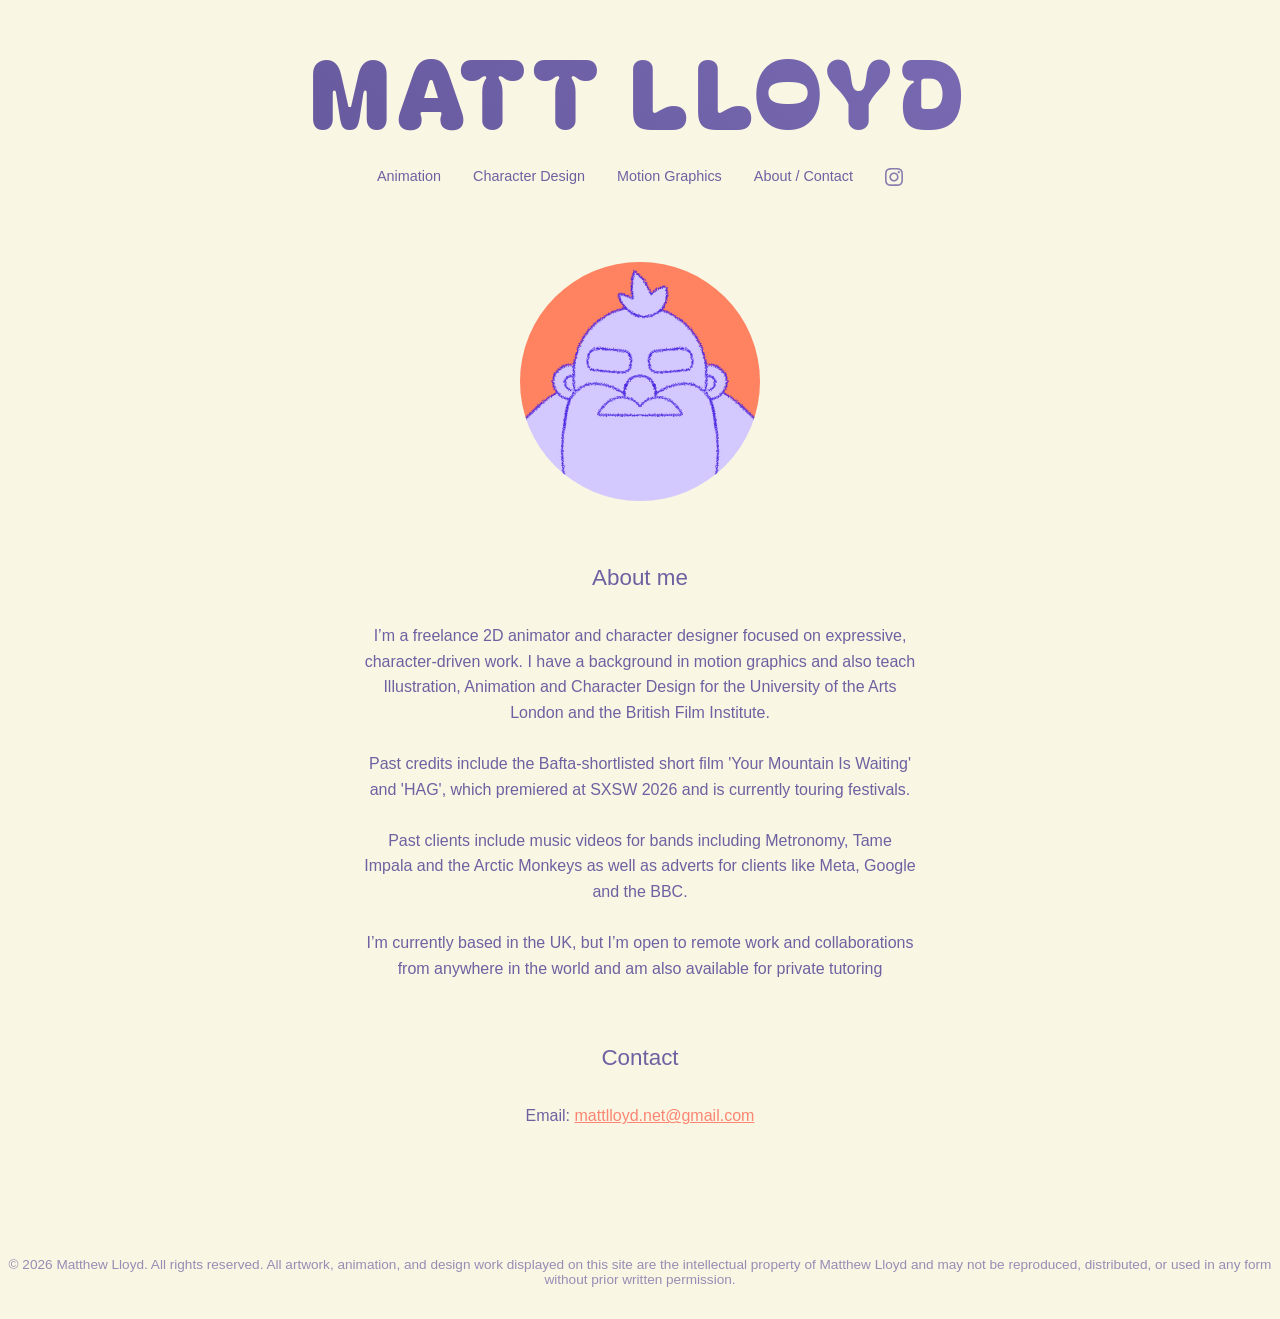
==== about.html @ 8fb4d8ad "Add files via upload" ====
<!DOCTYPE html>
<html lang="en">
<head>
  <meta charset="UTF-8" />
  <meta name="viewport" content="width=device-width, initial-scale=1.0" />
  <title>About Me – Matt Lloyd</title>
  <link rel="icon" type="image/png" href="images/icons/favicon.png">
  <link href="https://fonts.googleapis.com/css2?family=Bagel+Fat+One&family=Bakbak+One&family=Dongle&display=swap" rel="stylesheet">
  <link rel="stylesheet" href="css/style.css" />
</head>
<body>

<header class="top-bar">
  <h1><a href="index.html">MATT LLOYD</a></h1>

  <button class="menu-toggle" aria-label="Toggle Menu" aria-expanded="false">
  <span></span>
  <span></span>
  <span></span>
</button>

  <nav class="main-nav" aria-label="Main navigation">
    <a href="animation.html">Animation</a>
    <a href="character-design.html">Character Design</a>
    <a href="motion-graphics.html">Motion Graphics</a>
    <a href="about.html">About / Contact</a>
    <a href="https://instagram.com/boylloyd" target="_blank" rel="noopener noreferrer" class="nav-icon">
  <img src="images/icons/instagram.svg" alt="Visit my Instagram profile">
</a>
  </nav>
</header>

<main class="page-content">
   <img id='profilepic' src="images/profile-pic.jpg" alt="Matt Lloyd">
    <h2>About me</h2>
  <p>
    I’m a freelance 2D animator and character designer focused on expressive,
    character-driven work. I have a background in motion graphics and also teach Illustration, 
    Animation and Character Design for the University of the Arts London and the British Film Institute. 
    <br>
    <br>
    Past credits include the Bafta-shortlisted short film 'Your Mountain Is Waiting' and 'HAG', which premiered at SXSW 2026 and is currently touring festivals.
    <br>
    <br>
    Past clients include music videos for bands including Metronomy, Tame Impala and the Arctic Monkeys as well as adverts for 
    clients like Meta, Google and the BBC.
    <br>
    <br>
    I’m currently based in the UK, but I’m open to remote work and collaborations from anywhere in the world and am also available for private tutoring
  </p>

  <h2>Contact</h2>
  <p>
    Email:
    <a href="mailto:mattlloyd.net@gmail.com" style="color:#fc8573">mattlloyd.net@gmail.com</a>
  </p>
</main>

<script src="js/main.js"></script>

<footer class="site-footer">
  <p>© 2026 Matthew Lloyd. All rights reserved. All artwork, animation, and design work displayed on this site are the intellectual property of Matthew Lloyd and may not be reproduced, distributed, or used in any form without prior written permission.</p>
</footer>

</body>
</html>
---- css/style.css ----
/* Reset */
* {
  margin: 0;
  padding: 0;
  box-sizing: border-box;
}

html {
  overflow-y: scroll;
}

html, body {
  height: 100%;
  background: #f9f6e3;
  color: #6e61a2;
  font-family:  Arial, Helvetica, sans-serif, serif;
}

body {
  display: flex;
  flex-direction: column;
}

#profilepic {

  display: block;
  margin: auto;
  width: 240px;
  border-radius: 50%;
}

/* Top bar */
.top-bar {
  width: 100%;
  padding: 1.2rem 0 1.5rem 0; /* tighter and consistent */
  text-align: center;
  border-bottom: 1px solid rgba(255,255,255,0.15);
}

.top-bar h1 {
  margin: 0;
  font-size: clamp(2rem, 8vw, 6rem);
  letter-spacing: 0.08em;
  font-family: "Bagel Fat One", sans-serif;
  font-weight: 400;
  font-style: normal;
  background: linear-gradient(45deg, #605396, #8071bb);
  background-clip: text;
  -webkit-background-clip: text;
  -webkit-text-fill-color: transparent;
  
}

.top-bar h1 a {
  color: inherit;
  text-decoration: none;
}

/* Hide hamburger on desktop */
.menu-toggle {
  display: none;
  background: none;
  border: none;
  cursor: pointer;
  margin: 1rem auto 0 auto;
  padding: 0;
}

/* Hamburger lines */
.menu-toggle span {
  display: block;
  width: 24px;
  height: 2px;
  background: #6e61a2;
  margin: 5px 0;
  transition: 0.3s ease;
}

.main-nav {
  margin-top: 0.6rem;
  display: flex;
  justify-content: center;
  gap: 2rem;
  font-size: 0.9rem;
}

.main-nav a {
  color: #6e61a2;
  text-decoration: none;
}

.main-nav a:hover {
  color: #8153c6;
}

.nav-icon img {
  width: 18px;
  height: 18px;
  opacity: 0.8;
  transition: opacity 0.3s ease;
}

.nav-icon img:hover {
  opacity: 1;
}


/* Landing sections */
.landing-grid {
  display: grid;
  grid-template-columns: repeat(3, 1fr);
  flex: 1;
}

.panel {
  display: flex;
  align-items: center;
  justify-content: center;
  font-family: 'Dongle', sans-serif;
  letter-spacing: 0.05em;
  text-decoration: none;
  text-align: center;
  line-height: 0.7;
  color: inherit;
  font-size: clamp(4rem, 2.5vw, 3rem);
  border-right: 0px solid rgba(255,255,255,0.1);
}

/* Base panel colours */
.panel.animation {
  background: #72acce;
  color: #f9f6e3;  
}

.panel.character {
  background: #f09139;
  color: #f9f6e3;
}

.panel.motion {
  background: #787c49;
  color: #f9f6e3;   
}

.panel:last-child {
  border-right: none;
}

.panel:hover {
  filter: brightness(1);
}

/* Mobile layout */
@media (max-width: 768px) {
  .landing-grid {
    grid-template-columns: 1fr;
    grid-template-rows: repeat(3, 1fr);
  }

  .panel {
    border-right: none;
    border-bottom: 1px solid rgba(255,255,255,0.1);
  }

  .panel:last-child {
    border-bottom: none;
  }
  
  .menu-toggle {
    display: block;
  }

  .main-nav {
    display: none;
    flex-direction: column;
    gap: 1rem;
    margin-top: 1rem;
  }

  .main-nav.active {
    display: flex;
  }

  .video-gallery {
    padding: 1.5rem;
  }

  .video-item {
    margin-bottom: 1.5rem;
  }

}

.page-content {
  width: 100%;
  max-width:800px;   /* adjust as desired */
  margin: 2rem auto;
  padding: 1rem 0 4rem 0;
  font-size: 1rem;
  flex: 1;
  min-width: 0;
}

.gallery-page .page-content {
  max-width: 800px;
}

.video-page .page-content {
  max-width: 1300px;
  padding: 1rem 0 3rem 0;
}

.gallery {
  display: grid;
  grid-template-columns: repeat(auto-fit, minmax(180px, 1fr));
  gap: 1.5rem;
  width: 100%;
}

.gallery-item {
  aspect-ratio: 1 / 1;
  overflow: hidden;
  min-width: 0;   /* VERY important */
}

.gallery-item img {
  width: 100%;
  height: 100%;
  object-fit: cover;
  display: block;  /* Prevents inline-image sizing quirks */
  cursor: pointer;
  background: #000;
  transition: transform 0.2s ease;
}

  .gallery-item img:hover { 
    transform: scale(1.05);
}

.video-gallery {
  max-width: 1200px;
  margin: 0 auto;
  padding: 0rem;
}

.video-item {
  margin-bottom: 3rem;
}

.video-caption {
  text-align: center;
  font-size: 0.95rem;
  color: #6e61a2;
  line-height: 1.4;
}

.video-item iframe {
  width: 100%;
  aspect-ratio: 16 / 9;
  border: none;
  display: block;
}

.video-embed {
  position: relative;
  margin-bottom: 0.8rem;
  width: 100%;
  aspect-ratio: 16 / 9;
  cursor: pointer;
  overflow: hidden;
}

.video-embed img {
  width: 100%;
  height: 100%;
  object-fit: cover;
  transition: transform 0.35s ease, filter 0.35s ease;
}

.video-embed:hover img {
  transform: scale(1.05);
  filter: brightness(0.9);
}

.video-embed iframe {
  width: 100%;
  height: 100%;
  border: none;
}

.play-button {
  position: absolute;
  width: 70px;
  height: 70px;
  background: #f9f6e3;
  border-radius: 50%;
  left: 50%;
  top: 50%;
  transform: translate(-50%, -50%) scale(0.9);
  opacity: 0;
  transition: opacity 0.25s ease, transform 0.25s ease;
}

.play-button::before {
  content: "";
  position: absolute;
  left: 29px;
  top: 24px;
  border-left: 18px solid #6e61a2;
  border-top: 12px solid transparent;
  border-bottom: 12px solid transparent;
}

.video-embed:hover .play-button {
  opacity: 1;
  transform: translate(-50%, -50%) scale(1);
}

@media (hover: none) {

  .video-embed:hover .play-button {
    transform: translate(-50%, -50%);
  }

}


.panel {
  position: relative;
  overflow: hidden;
}

/* GIF overlay */
.panel::before {
  content: "";
  position: absolute;
  inset: 0;
  background-size: cover;
  background-position: center;
  opacity: 0;
  transition: opacity 0.3s ease;
}

/* Individual previews */
.panel.animation::before {
  background-image: url("../images/animation-preview.gif");
}

.panel.character::before {
  background-image: url("../images/character-preview.jpg");
}

.panel.motion::before {
  background-image: url("../images/motion-preview.gif");
}

/* Reveal on hover */
.panel:hover::before {
  opacity: 0.35;
}

/* Keep text above GIF */
.panel {
  z-index: 1;
}

.panel {
  color: #fff;
}

/* Character design thumbnails as squares */
.gallery-item {
  aspect-ratio: 1 / 1;
  overflow: hidden;
}

.gallery-item img {
  width: 100%;
  height: 100%;
  object-fit: cover;
  cursor: pointer;
}

.page-content h2 {
  margin-top: 4rem;
  margin-bottom: 2rem;
  font-size: 1.4rem;
  font-weight: 500;
  text-align: center;

}

.page-content p {
    margin: 0 auto;
  max-width: 62ch;
  line-height: 1.6;
  text-align: center;
  
}

/* Lightbox overlay */
#lightbox {
  position: fixed;
  inset: 0;
  background: rgba(0, 0, 0, 0.9);
  display: none; /* hidden by default */
  align-items: center;
  justify-content: center;
  z-index: 1000;
}

#lightbox.active {
  display: flex; /* visible when active */
}

#lightbox img {
  max-width: 90%;
  max-height: 90%;
  position: relative;
  z-index: 1000;
}

.lightbox-nav {
  position: fixed;
  top: 50%;
  transform: translateY(-50%);
  font-size: 3rem;
  color: white;
  background: none;
  border: none;
  cursor: pointer;
  z-index: 2000;
}


.lightbox-prev {
  left: 2rem;
}

.lightbox-next {
  right: 2rem;
}

.site-footer {
  text-align: center;
  font-size: 0.85rem;
  padding: 2rem 0;
  border-top: 0px solid #ffb1a5;
  opacity: 0.7;
}
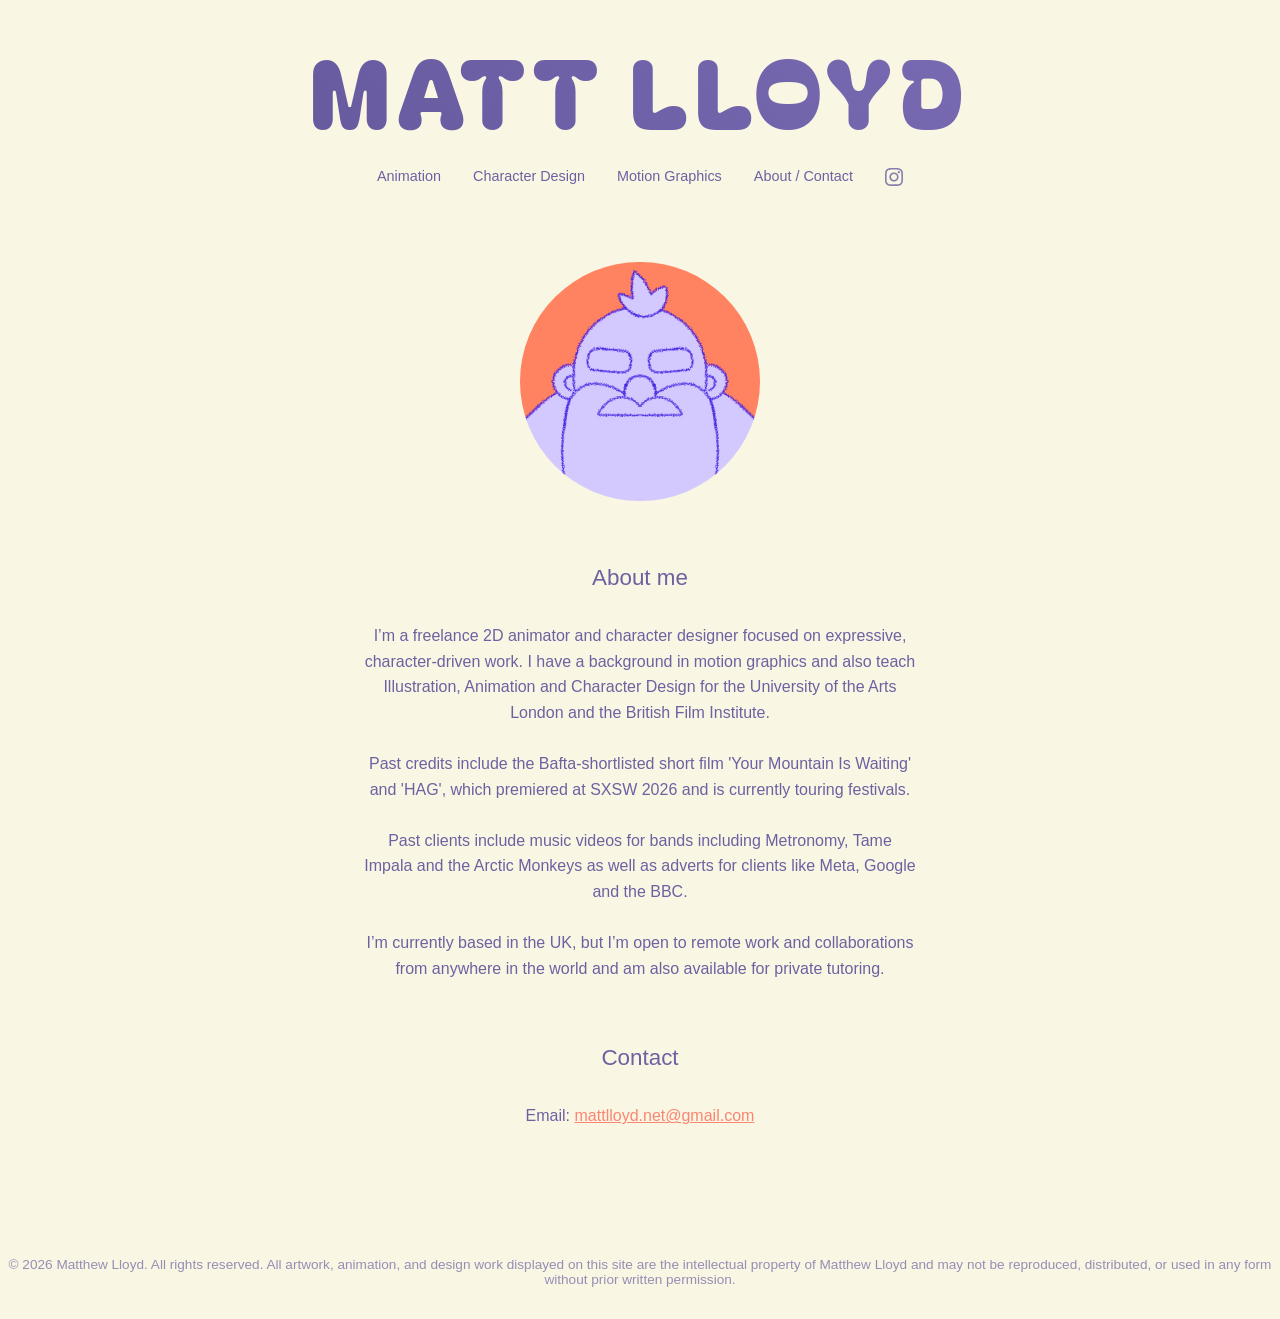
==== commit 1ae709a1: "Update about.html" ====
--- a/about.html
+++ b/about.html
@@ -3,7 +3,7 @@
 <head>
   <meta charset="UTF-8" />
   <meta name="viewport" content="width=device-width, initial-scale=1.0" />
-  <title>About Me – Matt Lloyd</title>
+  <title>Matt Lloyd - About Me</title>
   <link rel="icon" type="image/png" href="images/icons/favicon.png">
   <link href="https://fonts.googleapis.com/css2?family=Bagel+Fat+One&family=Bakbak+One&family=Dongle&display=swap" rel="stylesheet">
   <link rel="stylesheet" href="css/style.css" />
@@ -46,7 +46,7 @@
     clients like Meta, Google and the BBC.
     <br>
     <br>
-    I’m currently based in the UK, but I’m open to remote work and collaborations from anywhere in the world and am also available for private tutoring
+    I’m currently based in the UK, but I’m open to remote work and collaborations from anywhere in the world and am also available for private tutoring.
   </p>
 
   <h2>Contact</h2>
--- a/css/style.css
+++ b/css/style.css
@@ -104,6 +104,15 @@
   opacity: 1;
 }
 
+.page-content {
+  width: 100%;
+  max-width:800px;   /* adjust as desired */
+  margin: 2rem auto;
+  padding: 1rem 0 4rem 0;
+  font-size: 1rem;
+  flex: 1;
+  min-width: 0;
+}
 
 /* Landing sections */
 .landing-grid {
@@ -182,23 +191,24 @@
   }
 
   .video-gallery {
-    padding: 1.5rem;
+    padding: 0 1rem;
   }
 
   .video-item {
-    margin-bottom: 1.5rem;
-  }
-
-}
+    margin-bottom: 2rem;
+  }
+
+  .gallery-page .gallery {
+  display: grid;
+  grid-template-columns: repeat(2, 1fr);
+  gap: 1rem;
+  padding: 0 1rem;
+  }
 
 .page-content {
-  width: 100%;
-  max-width:800px;   /* adjust as desired */
-  margin: 2rem auto;
-  padding: 1rem 0 4rem 0;
-  font-size: 1rem;
-  flex: 1;
-  min-width: 0;
+  padding: 1rem 1rem 4rem 1rem;
+}
+
 }
 
 .gallery-page .page-content {
